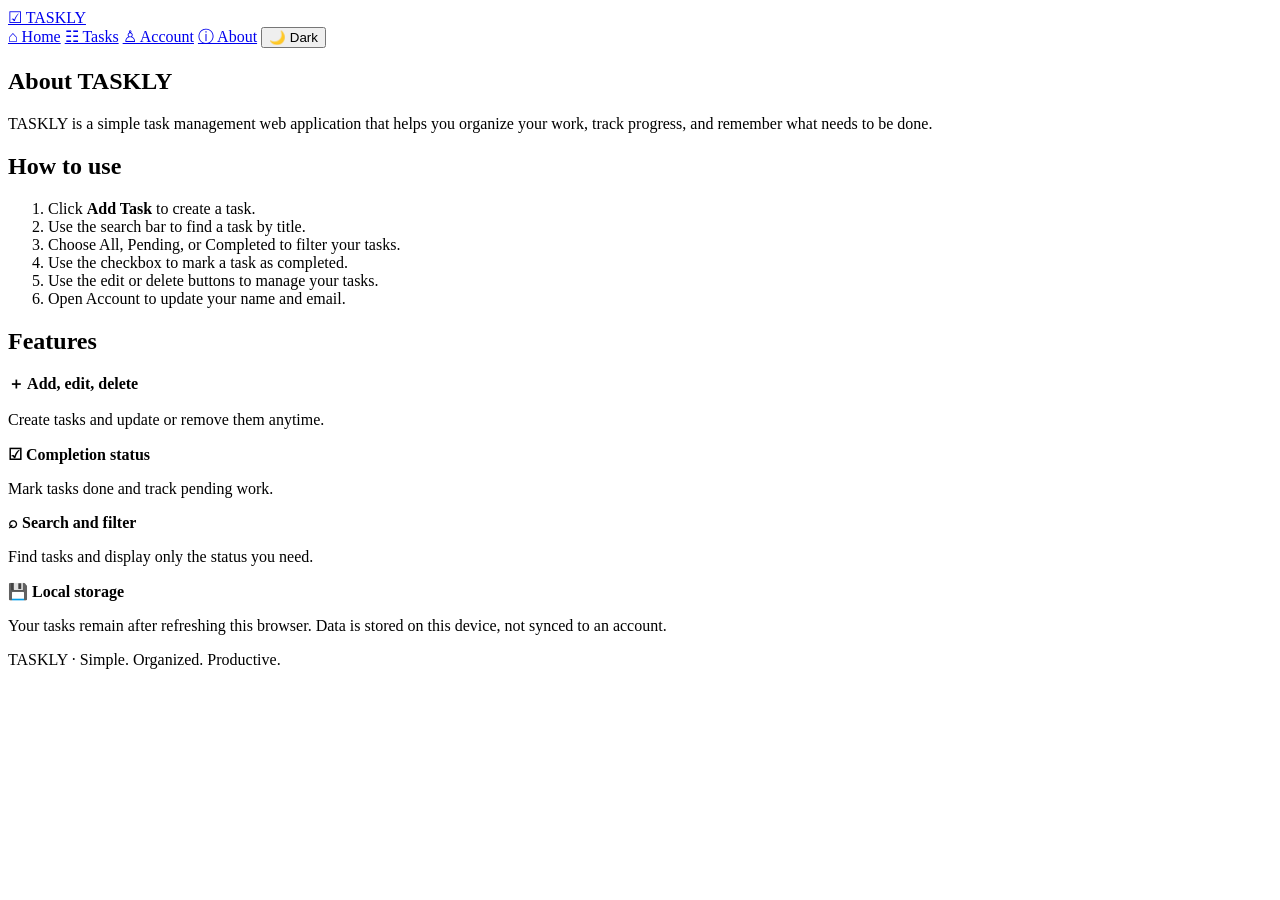
==== about.html @ 98d948f3 "Add files via upload" ====
<!DOCTYPE html>
<html lang="en">
<head>
    <meta charset="UTF-8">
    <meta name="viewport" content="width=device-width, initial-scale=1.0">
    <title>TASKLY | About</title>
    <link rel="stylesheet" href="css/style.css">
    <script defer src="js/script.js"></script>
</head>
<body>
    <header class="topbar">
        <a class="brand" href="index.html">
            ☑ TASK<span>LY</span>
        </a>

        <nav>
            <a href="index.html">⌂ Home</a>
            <a href="tasks.html">☷ Tasks</a>
            <a href="account.html">♙ Account</a>
            <a class="active" href="about.html">ⓘ About</a>
            <button class="theme-btn" aria-label="Toggle theme">
                🌙 Dark
            </button>
        </nav>
    </header>

    <main class="container">
        <section class="panel">
            <h1>About TASKLY</h1>

            <p>
                TASKLY is a simple task management web application
                that helps you organize your work, track progress,
                and remember what needs to be done.
            </p>

            <h2>How to use</h2>

            <ol class="steps">
                <li>Click <strong>Add Task</strong> to create a task.</li>
                <li>Use the search bar to find a task by title.</li>
                <li>Choose All, Pending, or Completed to filter your tasks.</li>
                <li>Use the checkbox to mark a task as completed.</li>
                <li>Use the edit or delete buttons to manage your tasks.</li>
                <li>Open Account to update your name and email.</li>
            </ol>

            <h2>Features</h2>

            <div class="two-col">
                <div class="info-item">
                    <strong>＋ Add, edit, delete</strong>
                    <p class="muted small">
                        Create tasks and update or remove them anytime.
                    </p>
                </div>

                <div class="info-item">
                    <strong>☑ Completion status</strong>
                    <p class="muted small">
                        Mark tasks done and track pending work.
                    </p>
                </div>

                <div class="info-item">
                    <strong>⌕ Search and filter</strong>
                    <p class="muted small">
                        Find tasks and display only the status you need.
                    </p>
                </div>

                <div class="info-item">
                    <strong>💾 Local storage</strong>
                    <p class="muted small">
                        Your tasks remain after refreshing this browser.
                        Data is stored on this device, not synced to an account.
                    </p>
                </div>
            </div>
        </section>
    </main>

    <footer class="footer">
        TASKLY · Simple. Organized. Productive.
    </footer>
</body>
</html>
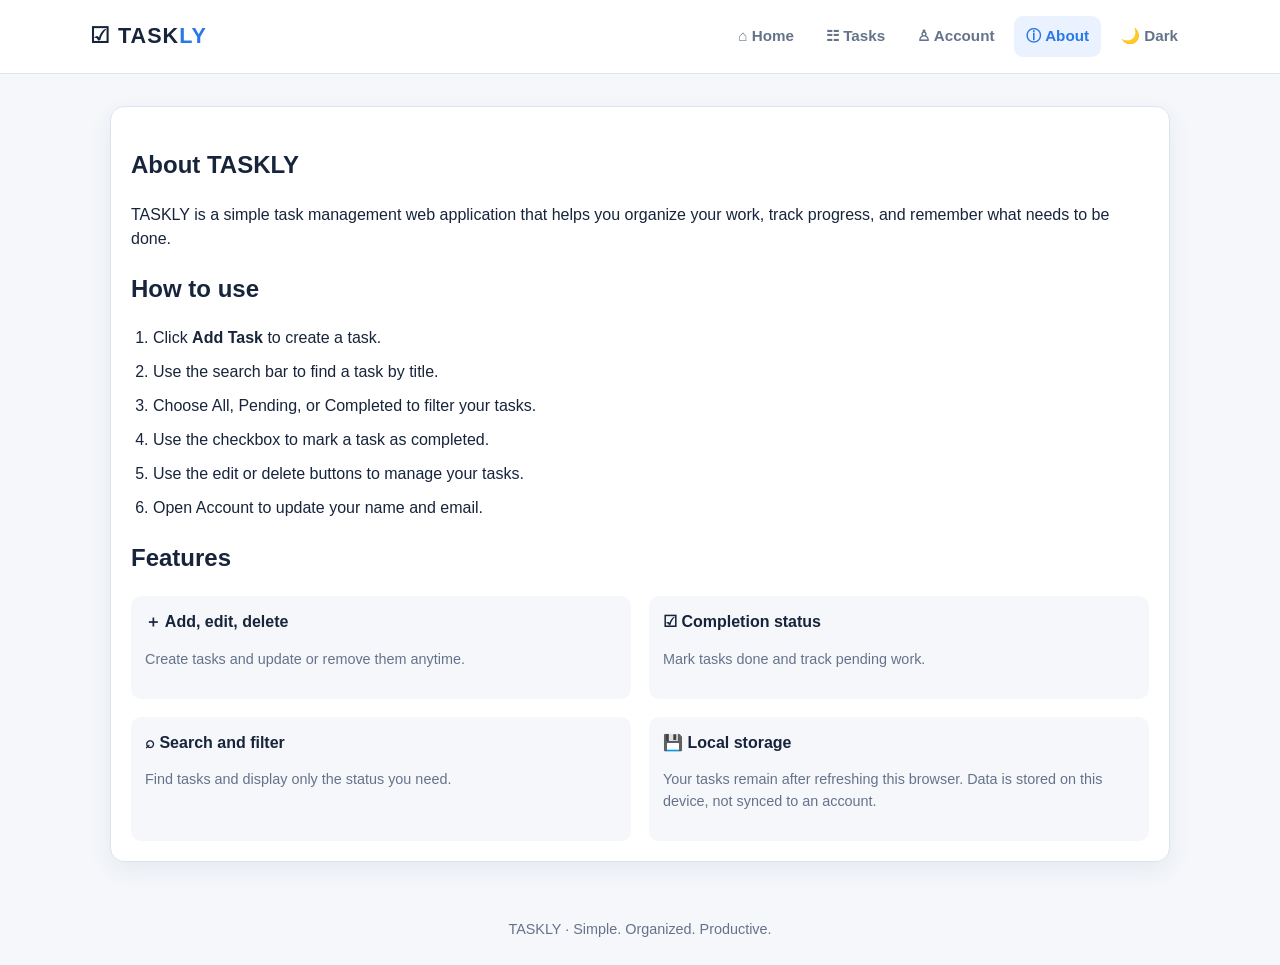
==== commit d36360a0: "Add files via upload" ====
--- a/about.html
+++ b/about.html
@@ -1,88 +1 @@
-
-<!DOCTYPE html>
-<html lang="en">
-<head>
-    <meta charset="UTF-8">
-    <meta name="viewport" content="width=device-width, initial-scale=1.0">
-    <title>TASKLY | About</title>
-    <link rel="stylesheet" href="css/style.css">
-    <script defer src="js/script.js"></script>
-</head>
-<body>
-    <header class="topbar">
-        <a class="brand" href="index.html">
-            ☑ TASK<span>LY</span>
-        </a>
-
-        <nav>
-            <a href="index.html">⌂ Home</a>
-            <a href="tasks.html">☷ Tasks</a>
-            <a href="account.html">♙ Account</a>
-            <a class="active" href="about.html">ⓘ About</a>
-            <button class="theme-btn" aria-label="Toggle theme">
-                🌙 Dark
-            </button>
-        </nav>
-    </header>
-
-    <main class="container">
-        <section class="panel">
-            <h1>About TASKLY</h1>
-
-            <p>
-                TASKLY is a simple task management web application
-                that helps you organize your work, track progress,
-                and remember what needs to be done.
-            </p>
-
-            <h2>How to use</h2>
-
-            <ol class="steps">
-                <li>Click <strong>Add Task</strong> to create a task.</li>
-                <li>Use the search bar to find a task by title.</li>
-                <li>Choose All, Pending, or Completed to filter your tasks.</li>
-                <li>Use the checkbox to mark a task as completed.</li>
-                <li>Use the edit or delete buttons to manage your tasks.</li>
-                <li>Open Account to update your name and email.</li>
-            </ol>
-
-            <h2>Features</h2>
-
-            <div class="two-col">
-                <div class="info-item">
-                    <strong>＋ Add, edit, delete</strong>
-                    <p class="muted small">
-                        Create tasks and update or remove them anytime.
-                    </p>
-                </div>
-
-                <div class="info-item">
-                    <strong>☑ Completion status</strong>
-                    <p class="muted small">
-                        Mark tasks done and track pending work.
-                    </p>
-                </div>
-
-                <div class="info-item">
-                    <strong>⌕ Search and filter</strong>
-                    <p class="muted small">
-                        Find tasks and display only the status you need.
-                    </p>
-                </div>
-
-                <div class="info-item">
-                    <strong>💾 Local storage</strong>
-                    <p class="muted small">
-                        Your tasks remain after refreshing this browser.
-                        Data is stored on this device, not synced to an account.
-                    </p>
-                </div>
-            </div>
-        </section>
-    </main>
-
-    <footer class="footer">
-        TASKLY · Simple. Organized. Productive.
-    </footer>
-</body>
-</html>
+<!doctype html><html lang="en"><head><meta charset="utf-8"><meta name="viewport" content="width=device-width,initial-scale=1"><title>TASKLY | About</title><link rel="stylesheet" href="style.css"><script defer src="script.js"></script></head><body><header class="topbar"><a class="brand" href="index.html">☑ TASK<span>LY</span></a><nav><a href="index.html">⌂ Home</a><a href="tasks.html">☷ Tasks</a><a href="account.html">♙ Account</a><a class="active" href="about.html">ⓘ About</a><button class="theme-btn" aria-label="Toggle theme">🌙 Dark</button></nav></header><main class="container"><section class="panel"><h1>About TASKLY</h1><p>TASKLY is a simple task management web application that helps you organize your work, track progress, and remember what needs to be done.</p><h2>How to use</h2><ol class="steps"><li>Click <strong>Add Task</strong> to create a task.</li><li>Use the search bar to find a task by title.</li><li>Choose All, Pending, or Completed to filter your tasks.</li><li>Use the checkbox to mark a task as completed.</li><li>Use the edit or delete buttons to manage your tasks.</li><li>Open Account to update your name and email.</li></ol><h2>Features</h2><div class="two-col"><div class="info-item"><strong>＋ Add, edit, delete</strong><p class="muted small">Create tasks and update or remove them anytime.</p></div><div class="info-item"><strong>☑ Completion status</strong><p class="muted small">Mark tasks done and track pending work.</p></div><div class="info-item"><strong>⌕ Search and filter</strong><p class="muted small">Find tasks and display only the status you need.</p></div><div class="info-item"><strong>💾 Local storage</strong><p class="muted small">Your tasks remain after refreshing this browser. Data is stored on this device, not synced to an account.</p></div></div></section></main><footer class="footer">TASKLY · Simple. Organized. Productive.</footer></body></html>
--- a/style.css
+++ b/style.css
@@ -0,0 +1,21 @@
+:root{--bg:#f5f7fb;--panel:#fff;--text:#17243b;--muted:#65738a;--line:#dce4f0;--blue:#2878e8;--blue2:#eaf2ff;--green:#dff7e9;--yellow:#fff1cc;--shadow:0 8px 24px rgba(30,55,90,.07)}
+*{box-sizing:border-box}body{margin:0;font-family:Arial,Helvetica,sans-serif;background:var(--bg);color:var(--text);line-height:1.5}body.dark{--bg:#111827;--panel:#1f2937;--text:#f3f4f6;--muted:#aab6c8;--line:#374151;--blue:#60a5fa;--blue2:#233955;--green:#164b35;--yellow:#59451b;--shadow:0 8px 24px rgba(0,0,0,.2)}
+a{color:inherit;text-decoration:none}.topbar{background:var(--panel);border-bottom:1px solid var(--line);display:flex;align-items:center;justify-content:space-between;padding:16px max(20px,calc((100% - 1100px)/2));gap:20px;position:sticky;top:0;z-index:2}.brand{font-size:1.35rem;font-weight:800;letter-spacing:1px}.brand span{color:var(--blue)}nav{display:flex;gap:8px;align-items:center;flex-wrap:wrap}nav a,.theme-btn{padding:9px 12px;border-radius:9px;color:var(--muted);font-weight:600;border:0;background:transparent;cursor:pointer;font-size:.95rem}nav a.active,nav a:hover,.theme-btn:hover{background:var(--blue2);color:var(--blue)}.container{max-width:1100px;margin:32px auto;padding:0 20px}.welcome{display:flex;align-items:center;justify-content:space-between;gap:20px;margin-bottom:25px}.welcome h1{font-size:clamp(1.8rem,4vw,2.6rem);margin:0 0 5px}.muted{color:var(--muted)}.btn{display:inline-flex;align-items:center;justify-content:center;gap:8px;background:var(--blue);color:white;border:0;padding:11px 16px;border-radius:9px;font-weight:700;cursor:pointer}.btn:hover{filter:brightness(.95)}.btn.secondary{background:var(--blue2);color:var(--blue)}.btn.danger{background:#dc4c4c}.stats{display:grid;grid-template-columns:repeat(3,1fr);gap:16px;margin:20px 0 28px}.stat,.panel,.task-row,.form-card{background:var(--panel);border:1px solid var(--line);border-radius:14px;box-shadow:var(--shadow)}.stat{padding:20px}.stat .label{color:var(--muted);font-weight:600}.stat .number{font-size:2rem;font-weight:800;margin-top:4px}.stat:nth-child(1){border-top:4px solid var(--blue)}.stat:nth-child(2){border-top:4px solid #e9ad37}.stat:nth-child(3){border-top:4px solid #31a66a}.section-head{display:flex;align-items:center;justify-content:space-between;gap:12px;margin:24px 0 14px}.section-head h2{margin:0}.panel{padding:20px}.task-tools{display:grid;grid-template-columns:1fr auto;gap:12px;margin-bottom:14px}.search{width:100%;padding:12px 14px;border:1px solid var(--line);background:var(--panel);color:var(--text);border-radius:9px;font-size:1rem}.filters{display:flex;gap:8px;flex-wrap:wrap;margin:12px 0 18px}.filter-btn{padding:9px 15px;border:1px solid var(--line);background:var(--panel);color:var(--text);border-radius:9px;cursor:pointer}.filter-btn.active{background:var(--blue);color:#fff;border-color:var(--blue)}.task-list{display:grid;gap:10px}.task-row{display:flex;align-items:center;gap:12px;padding:14px}.task-row input[type=checkbox]{width:19px;height:19px;accent-color:var(--blue);flex-shrink:0}.task-main{flex:1;min-width:0}.task-title{font-weight:700;overflow-wrap:anywhere}.task-title.done{text-decoration:line-through;color:var(--muted)}.task-date{font-size:.82rem;color:var(--muted)}.status{font-size:.8rem;border-radius:20px;padding:5px 9px;background:var(--yellow);white-space:nowrap}.status.done{background:var(--green)}.task-actions{display:flex;gap:6px}.icon-btn{border:1px solid var(--line);background:var(--panel);color:var(--text);padding:7px 9px;border-radius:8px;cursor:pointer}.empty{padding:30px;text-align:center;color:var(--muted);background:var(--panel);border:1px dashed var(--line);border-radius:12px}.form-card{max-width:680px;margin:0 auto;padding:24px}.form-card h2{margin-top:0}.field{display:grid;gap:6px;margin:15px 0}.field label{font-weight:700}.field input,.field textarea,.field select{width:100%;padding:12px;border:1px solid var(--line);border-radius:9px;background:var(--panel);color:var(--text);font:inherit}.field textarea{min-height:110px;resize:vertical}.form-actions{display:flex;gap:10px;flex-wrap:wrap;margin-top:20px}.profile-top{display:flex;align-items:center;gap:18px;padding-bottom:20px;border-bottom:1px solid var(--line)}.avatar{height:76px;width:76px;border-radius:50%;display:grid;place-items:center;background:var(--blue2);color:var(--blue);font-size:1.7rem;font-weight:800}.two-col{display:grid;grid-template-columns:1fr 1fr;gap:18px}.info-list{display:grid;gap:12px}.info-item{padding:14px;background:var(--bg);border-radius:10px}.steps{padding-left:22px}.steps li{margin:10px 0}.footer{text-align:center;color:var(--muted);font-size:.9rem;padding:25px}.small{font-size:.9rem}.toast{margin:12px 0;padding:11px 14px;border-radius:9px;background:var(--green);display:none}.toast.show{display:block}
+@media(max-width:700px){.topbar{align-items:flex-start;flex-direction:column;gap:10px;padding:14px 18px}nav{width:100%;gap:3px}nav a,.theme-btn{padding:8px}.container{margin:22px auto;padding:0 14px}.welcome{align-items:flex-start;flex-direction:column}.stats{gap:9px}.stat{padding:13px}.stat .number{font-size:1.5rem}.task-tools{grid-template-columns:1fr}.task-row{flex-wrap:wrap}.task-actions{margin-left:auto}.status{margin-left:auto}.two-col{grid-template-columns:1fr}.panel,.form-card{padding:16px}}
+
+
+/* Smooth interface animations */
+@keyframes tasklyFadeUp {
+  from { opacity: 0; transform: translateY(8px); }
+  to { opacity: 1; transform: translateY(0); }
+}
+main > *, .panel, .stat, .task-card, .form-card {
+  animation: tasklyFadeUp 0.35s ease both;
+}
+button, .btn, nav a, .stat, .task-card {
+  transition: transform 0.18s ease, box-shadow 0.18s ease, background-color 0.18s ease;
+}
+button:hover, .btn:hover { transform: translateY(-1px); }
+@media (prefers-reduced-motion: reduce) {
+  *, *::before, *::after { animation-duration: 0.01ms !important; transition-duration: 0.01ms !important; scroll-behavior: auto !important; }
+}
